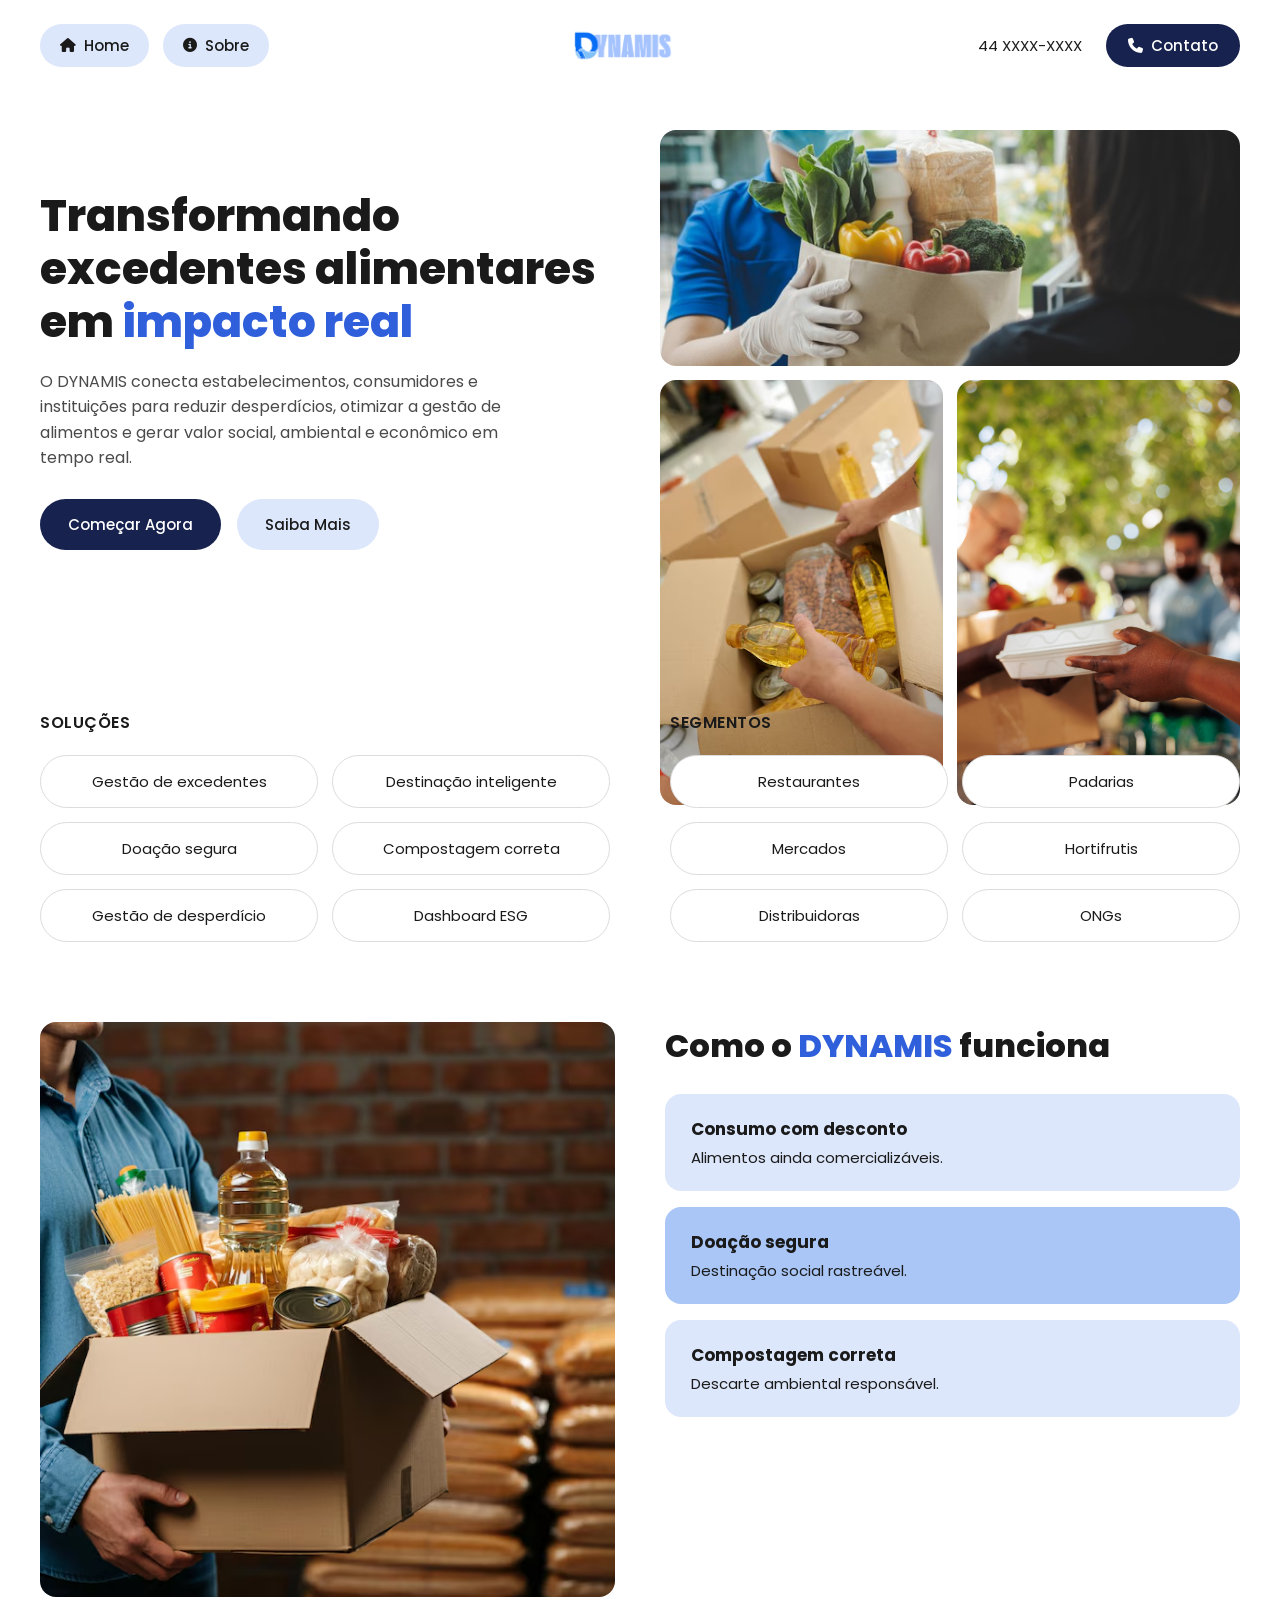
==== index.html @ 2d607a87 "commit front-end" ====
<!DOCTYPE html>
<html lang="pt-BR">
<head>
<meta charset="UTF-8">
<meta name="viewport" content="width=device-width, initial-scale=1.0">
<title>DYNAMIS - Transformando excedentes alimentares em impacto real</title>
<link rel="stylesheet" href="css/style.css">
<link rel="stylesheet" href="https://cdnjs.cloudflare.com/ajax/libs/font-awesome/6.5.1/css/all.min.css">
</head>
<body>

  <!-- ===================== HEADER ===================== -->
  <header class="site-header">
    <div class="header-left">
      <a href="index.html" class="nav-pill"><i class="fa-solid fa-house"></i> Home</a>
      <a href="sobre.html" class="nav-pill"><i class="fa-solid fa-circle-info"></i> Sobre</a>
    </div>

    <a href="index.html" class="logo-link">
      <!-- ALTERE O CAMINHO ABAIXO CASO O NOME DO ARQUIVO DA LOGO SEJA DIFERENTE -->
      <img src="img/logo.png" alt="DYNAMIS" class="logo">
    </a>

    <div class="header-right">
      <span class="phone">44 XXXX-XXXX</span>
      <a href="#contato" class="btn-contato"><i class="fa-solid fa-phone"></i> Contato</a>
    </div>
  </header>

  <!-- ===================== HERO ===================== -->
  <section class="hero">
    <div class="hero-text">
      <h1>Transformando excedentes alimentares em <span class="highlight">impacto real</span></h1>
      <p>O DYNAMIS conecta estabelecimentos, consumidores e instituições para reduzir desperdícios, otimizar a gestão de alimentos e gerar valor social, ambiental e econômico em tempo real.</p>
      <div class="hero-buttons">
        <a href="cadastro.html" class="btn btn-dark">Começar Agora</a>
        <a href="sobre.html" class="btn btn-light">Saiba Mais</a>
      </div>
    </div>

    <div class="hero-images">
      <!-- ALTERE OS CAMINHOS ABAIXO CASO OS NOMES DOS ARQUIVOS SEJAM DIFERENTES -->
      <img src="img/home-1.jpg" alt="Doação de alimentos" class="img-top">
      <img src="img/home-2.jpg" alt="Separação de alimentos" class="img-bottom-left">
      <img src="img/home-3.jpg" alt="Entrega de alimentos" class="img-bottom-right">
    </div>
  </section>

  <!-- ===================== SOLUÇÕES / SEGMENTOS ===================== -->
  <section class="tags-section">
    <div>
      <h2>SOLUÇÕES</h2>
      <div class="tag-grid">
        <div class="tag-pill">Gestão de excedentes</div>
        <div class="tag-pill">Destinação inteligente</div>
        <div class="tag-pill">Doação segura</div>
        <div class="tag-pill">Compostagem correta</div>
        <div class="tag-pill">Gestão de desperdício</div>
        <div class="tag-pill">Dashboard ESG</div>
      </div>
    </div>

    <div>
      <h2>SEGMENTOS</h2>
      <div class="tag-grid">
        <div class="tag-pill">Restaurantes</div>
        <div class="tag-pill">Padarias</div>
        <div class="tag-pill">Mercados</div>
        <div class="tag-pill">Hortifrutis</div>
        <div class="tag-pill">Distribuidoras</div>
        <div class="tag-pill">ONGs</div>
      </div>
    </div>
  </section>

  <!-- ===================== COMO O DYNAMIS FUNCIONA ===================== -->
  <section class="how-it-works">
    <!-- ALTERE O CAMINHO ABAIXO CASO O NOME DO ARQUIVO SEJA DIFERENTE -->
    <img src="img/como-funciona.jpg" alt="Como o DYNAMIS funciona">

    <div>
      <h2>Como o <span class="highlight">DYNAMIS</span> funciona</h2>

      <div class="how-card">
        <h3>Consumo com desconto</h3>
        <p>Alimentos ainda comercializáveis.</p>
      </div>

      <div class="how-card">
        <h3>Doação segura</h3>
        <p>Destinação social rastreável.</p>
      </div>

      <div class="how-card">
        <h3>Compostagem correta</h3>
        <p>Descarte ambiental responsável.</p>
      </div>
    </div>
  </section>

  <div id="contato"></div>

  <script src="js/script.js"></script>
</body>
</html>
---- css/style.css ----
/* ==========================================================
   DYNAMIS — style.css
   ========================================================== */

@import url('https://fonts.googleapis.com/css2?family=Poppins:wght@400;500;600;700;800&display=swap');

:root {
  --blue-primary: #2f5fdb;      /* azul principal (links, títulos, botões) */
  --blue-dark: #17224e;         /* azul marinho escuro (botão "Começar Agora") */
  --blue-light: #dde7fb;        /* azul bem claro (botão "Saiba Mais", fundos) */
  --blue-medium: #a9c6f7;       /* azul médio (cards) */
  --blue-pale: #DDE8FD;         /* azul pálido (fundo login/cadastro) */
  --text-dark: #1a1a1a;
  --text-gray: #4a4a4a;
  --white: #ffffff;
  --border-gray: #dcdcdc;
  --radius-lg: 30px;
  --radius-md: 16px;
  --radius-sm: 10px;
  --max-width: 1360px;
}

* {
  box-sizing: border-box;
  margin: 0;
  padding: 0;
}

body {
  font-family: 'Poppins', Arial, sans-serif;
  color: var(--text-dark);
  background: var(--white);
  -webkit-font-smoothing: antialiased;
}

a {
  text-decoration: none;
  color: inherit;
}

img {
  max-width: 100%;
  display: block;
}

ul {
  list-style: none;
}

.container {
  max-width: var(--max-width);
  margin: 0 auto;
  padding: 0 40px;
}

/* ==========================================================
   HEADER
   ========================================================== */

.site-header {
  display: flex;
  align-items: center;
  justify-content: space-between;
  padding: 22px 40px;
  max-width: var(--max-width);
  margin: 0 auto;
}

.header-left {
  display: flex;
  align-items: center;
  gap: 14px;
}

.nav-pill {
  display: flex;
  align-items: center;
  gap: 8px;
  background: var(--blue-light);
  color: var(--text-dark);
  padding: 10px 20px;
  border-radius: 30px;
  font-size: 15px;
  font-weight: 500;
  white-space: nowrap;
}

.nav-pill i {
  font-size: 14px;
}

.logo {
  height: 46px;
}

.logo-link {
  display: flex;
  align-items: center;
}

.header-right {
  display: flex;
  align-items: center;
  gap: 24px;
}

.phone {
  font-size: 15px;
  color: var(--text-dark);
  white-space: nowrap;
}

.btn-contato {
  display: flex;
  align-items: center;
  gap: 8px;
  background: var(--blue-dark);
  color: var(--white);
  padding: 10px 22px;
  border-radius: 30px;
  font-size: 15px;
  font-weight: 500;
  border: none;
  cursor: pointer;
  white-space: nowrap;
}

/* ==========================================================
   HERO / HOME
   ========================================================== */

.hero {
  display: grid;
  grid-template-columns: 1fr 1fr;
  gap: 40px;
  align-items: center;
  padding: 40px 40px 60px;
  max-width: var(--max-width);
  margin: 0 auto;
}

.hero-text h1 {
  font-size: 44px;
  font-weight: 800;
  line-height: 1.2;
  color: var(--text-dark);
  margin-bottom: 20px;
}

.hero-text h1 .highlight {
  color: var(--blue-primary);
}

.hero-text p {
  font-size: 16px;
  color: var(--text-gray);
  line-height: 1.6;
  max-width: 480px;
  margin-bottom: 28px;
}

.hero-buttons {
  display: flex;
  gap: 16px;
}

.btn {
  padding: 14px 28px;
  border-radius: 30px;
  font-size: 15px;
  font-weight: 500;
  border: none;
  cursor: pointer;
  display: inline-block;
}

.btn-dark {
  background: var(--blue-dark);
  color: var(--white);
}

.btn-light {
  background: var(--blue-light);
  color: var(--text-dark);
}

/* hero images grid */
.hero-images {
  display: grid;
  grid-template-columns: 1fr 1fr;
  grid-template-rows: 1fr 1fr;
  gap: 14px;
  height: 480px;
}

.hero-images img:first-child,
.hero-images .img-top {
  grid-column: 1 / 3;
  grid-row: 1 / 2;
  width: 100%;
  height: 100%;
  object-fit: cover;
  border-radius: var(--radius-md);
}

.hero-images .img-bottom-left,
.hero-images .img-bottom-right {
  width: 100%;
  height: 100%;
  object-fit: cover;
  border-radius: var(--radius-md);
}

/* ==========================================================
   SOLUÇÕES / SEGMENTOS
   ========================================================== */

.tags-section {
  display: grid;
  grid-template-columns: 1fr 1fr;
  gap: 60px;
  padding: 40px 40px 60px;
  max-width: var(--max-width);
  margin: 0 auto;
}

.tags-section h2 {
  font-size: 16px;
  font-weight: 600;
  letter-spacing: 0.5px;
  color: var(--text-dark);
  margin-bottom: 20px;
}

.tag-grid {
  display: grid;
  grid-template-columns: 1fr 1fr;
  gap: 14px;
}

.tag-pill {
  border: 1px solid var(--border-gray);
  border-radius: 30px;
  padding: 14px 20px;
  text-align: center;
  font-size: 15px;
  color: var(--text-dark);
  background: var(--white);
}

/* ==========================================================
   COMO O DYNAMIS FUNCIONA
   ========================================================== */

.how-it-works {
  display: grid;
  grid-template-columns: 1fr 1fr;
  gap: 50px;
  align-items: start;
  padding: 20px 40px 80px;
  max-width: var(--max-width);
  margin: 0 auto;
}

.how-it-works img {
  width: 100%;
  border-radius: var(--radius-md);
  object-fit: cover;
}

.how-it-works h2 {
  font-size: 32px;
  font-weight: 800;
  margin-bottom: 24px;
}

.how-it-works h2 .highlight {
  color: var(--blue-primary);
}

.how-card {
  border-radius: var(--radius-md);
  padding: 22px 26px;
  margin-bottom: 16px;
}

.how-card:nth-child(odd) {
  background: var(--blue-medium);
}

.how-card:nth-child(even) {
  background: var(--blue-light);
}

.how-card h3 {
  font-size: 17px;
  font-weight: 700;
  margin-bottom: 4px;
}

.how-card p {
  font-size: 15px;
  color: var(--text-dark);
}

/* ==========================================================
   SOBRE PAGE
   ========================================================== */

.sobre-hero {
  text-align: center;
  padding: 60px 40px 20px;
}

.sobre-hero .eyebrow {
  font-size: 15px;
  font-weight: 600;
  letter-spacing: 2px;
  color: var(--text-dark);
  margin-bottom: 10px;
}

.sobre-hero h1 {
  font-size: 46px;
  font-weight: 800;
  line-height: 1.2;
}

.sobre-hero h1 .highlight {
  color: var(--blue-primary);
}

.sobre-blocks {
  max-width: 1100px;
  margin: 50px auto 0;
  padding: 0 40px 80px;
  display: flex;
  flex-direction: column;
  gap: 20px;
}

.sobre-block {
  border-radius: var(--radius-md);
  padding: 40px 50px;
  text-align: center;
  font-size: 17px;
  line-height: 1.7;
  color: var(--text-dark);
}

.sobre-block:nth-child(odd) {
  background: var(--blue-medium);
}

.sobre-block:nth-child(even) {
  background: var(--blue-light);
}

/* ==========================================================
   AUTH PAGES (LOGIN / CADASTRO)
   ========================================================== */

.auth-body {
  min-height: 100vh;
  position: relative;
  overflow: hidden;
  background: var(--white);
}

.auth-bg-shape {
  position: absolute;
  top: 0;
  left: 0;
  width: 62%;
  height: 100%;
  background: var(--blue-pale);
  z-index: 0;
  clip-path: polygon(0 0, 100% 0, 78% 100%, 0% 100%);
}

.auth-home-icon {
  position: absolute;
  top: 30px;
  left: 40px;
  z-index: 3;
  font-size: 22px;
  color: var(--text-dark);
}

.auth-logo {
  position: absolute;
  top: 24px;
  left: 50%;
  transform: translateX(-50%);
  z-index: 3;
  height: 56px;
}

.auth-illustration {
  position: absolute;
  left: 30px;
  bottom: 40px;
  width: 42%;
  max-width: 640px;
  z-index: 1;
}

.auth-illustration img {
  width: 100%;
}

.auth-wrapper {
  position: relative;
  z-index: 2;
  display: flex;
  justify-content: flex-end;
  align-items: center;
  min-height: 100vh;
  padding: 40px 80px;
}

.auth-card {
  background: var(--white);
  border: 1px solid var(--border-gray);
  border-radius: var(--radius-lg);
  width: 100%;
  max-width: 570px;
  padding: 60px 70px;
}

.auth-card h1 {
  text-align: center;
  font-size: 38px;
  font-weight: 800;
  color: var(--text-dark);
  margin-bottom: 40px;
}

.form-group {
  margin-bottom: 22px;
}

.form-group label {
  display: block;
  font-size: 15px;
  color: var(--text-dark);
  margin-bottom: 8px;
}

.form-group input {
  width: 100%;
  border: 1px solid var(--border-gray);
  border-radius: var(--radius-sm);
  padding: 14px 18px;
  font-size: 15px;
  background: var(--white);
  font-family: inherit;
}

.form-group input:focus {
  outline: none;
  border-color: var(--blue-primary);
}

.btn-auth {
  width: 100%;
  background: var(--blue-primary);
  color: var(--white);
  border: none;
  border-radius: var(--radius-sm);
  padding: 16px;
  font-size: 17px;
  font-weight: 500;
  cursor: pointer;
  margin-top: 10px;
}

.auth-link {
  text-align: center;
  font-size: 14px;
  color: var(--text-dark);
  margin-top: 18px;
}

.auth-link a {
  color: var(--blue-primary);
  text-decoration: underline;
}

/* ==========================================================
   RESPONSIVE
   ========================================================== */

@media (max-width: 1024px) {
  .hero,
  .tags-section,
  .how-it-works {
    grid-template-columns: 1fr;
  }

  .hero-images {
    height: 380px;
  }

  .auth-illustration {
    display: none;
  }

  .auth-bg-shape {
    width: 100%;
    clip-path: none;
  }

  .auth-wrapper {
    justify-content: center;
    padding: 100px 20px 40px;
  }

  .auth-card {
    padding: 40px 30px;
  }
}

@media (max-width: 768px) {
  .site-header {
    flex-wrap: wrap;
    gap: 14px;
    justify-content: center;
    padding: 18px 20px;
  }

  .header-left,
  .header-right {
    order: 2;
  }

  .logo-link {
    order: 1;
    width: 100%;
    justify-content: center;
  }

  .phone {
    display: none;
  }

  .hero {
    padding: 30px 20px 40px;
  }

  .hero-text h1 {
    font-size: 32px;
  }

  .hero-buttons {
    flex-direction: column;
  }

  .tags-section {
    padding: 20px 20px 40px;
    gap: 30px;
  }

  .tag-grid {
    grid-template-columns: 1fr 1fr;
  }

  .how-it-works {
    padding: 20px 20px 50px;
  }

  .sobre-hero h1 {
    font-size: 32px;
  }

  .sobre-blocks {
    padding: 0 20px 50px;
  }

  .sobre-block {
    padding: 26px 24px;
  }

  .auth-card h1 {
    font-size: 30px;
  }

  .auth-card {
    padding: 34px 22px;
  }
}
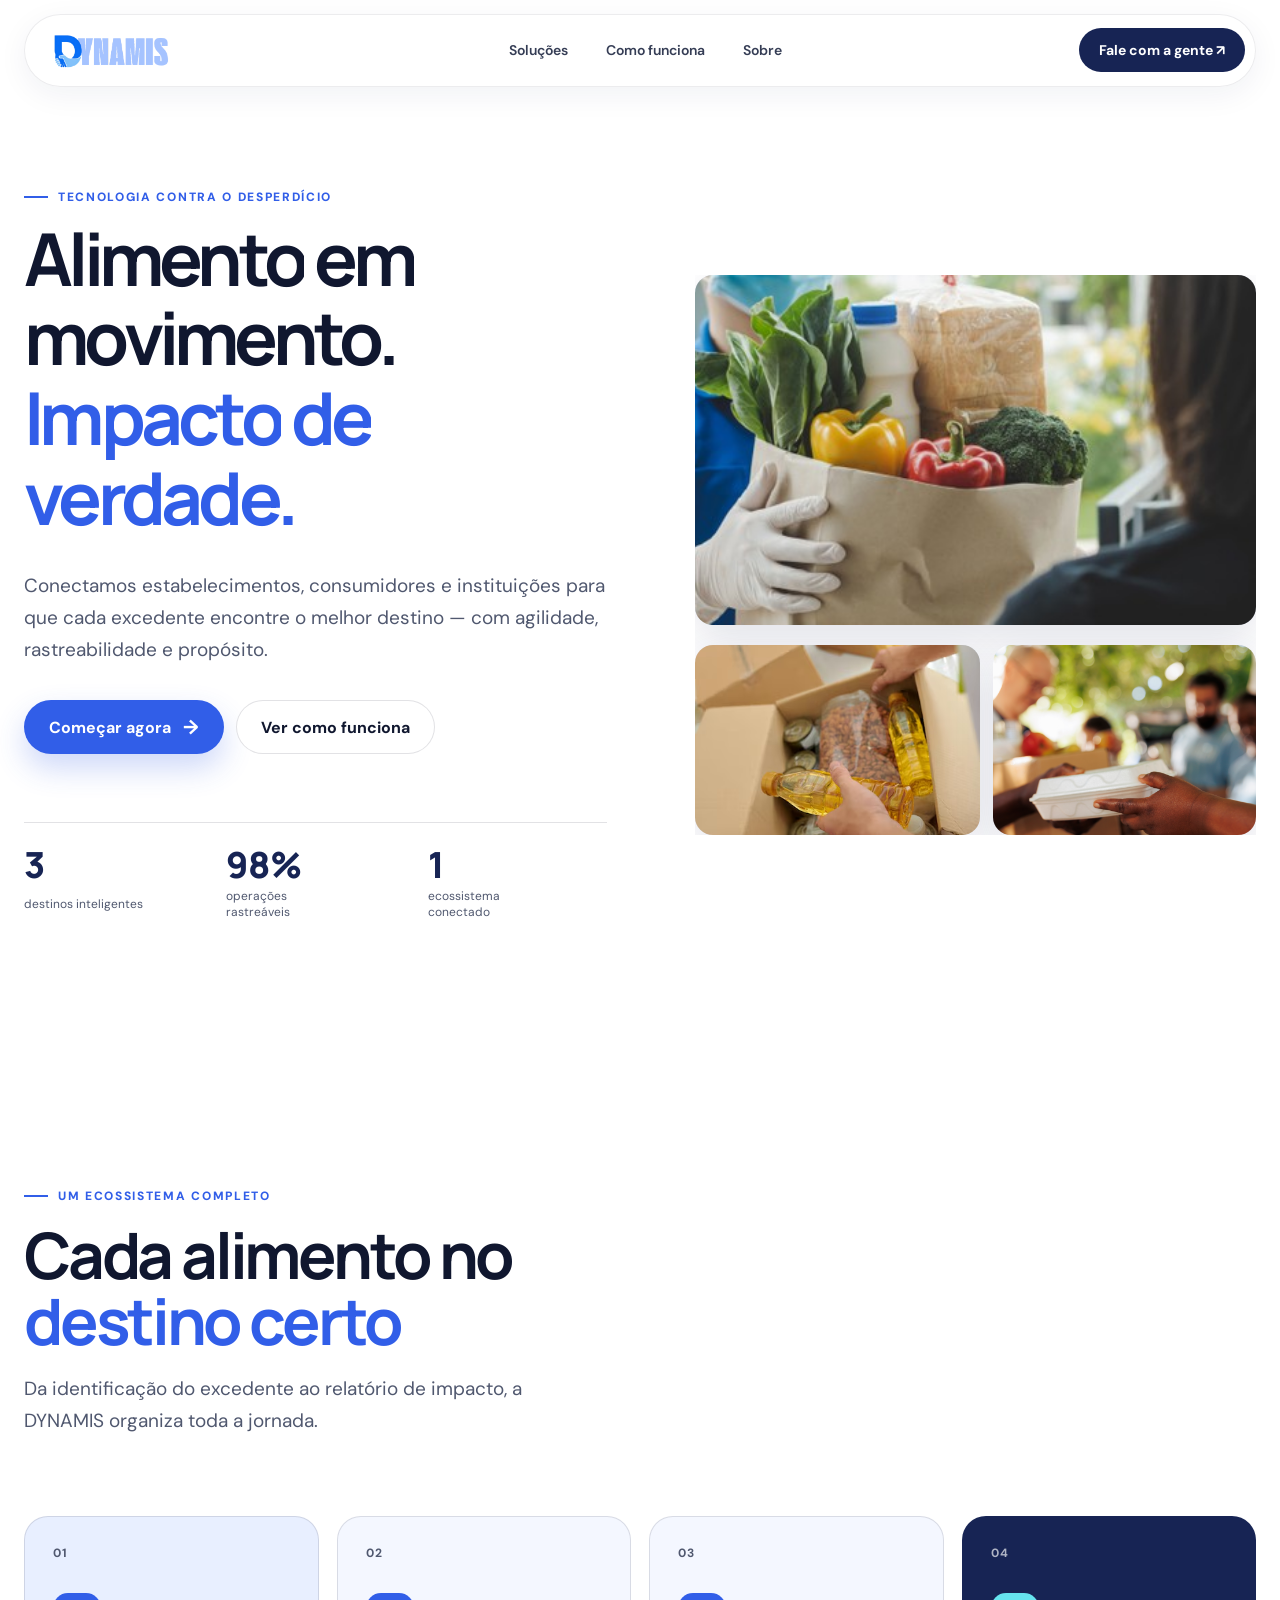
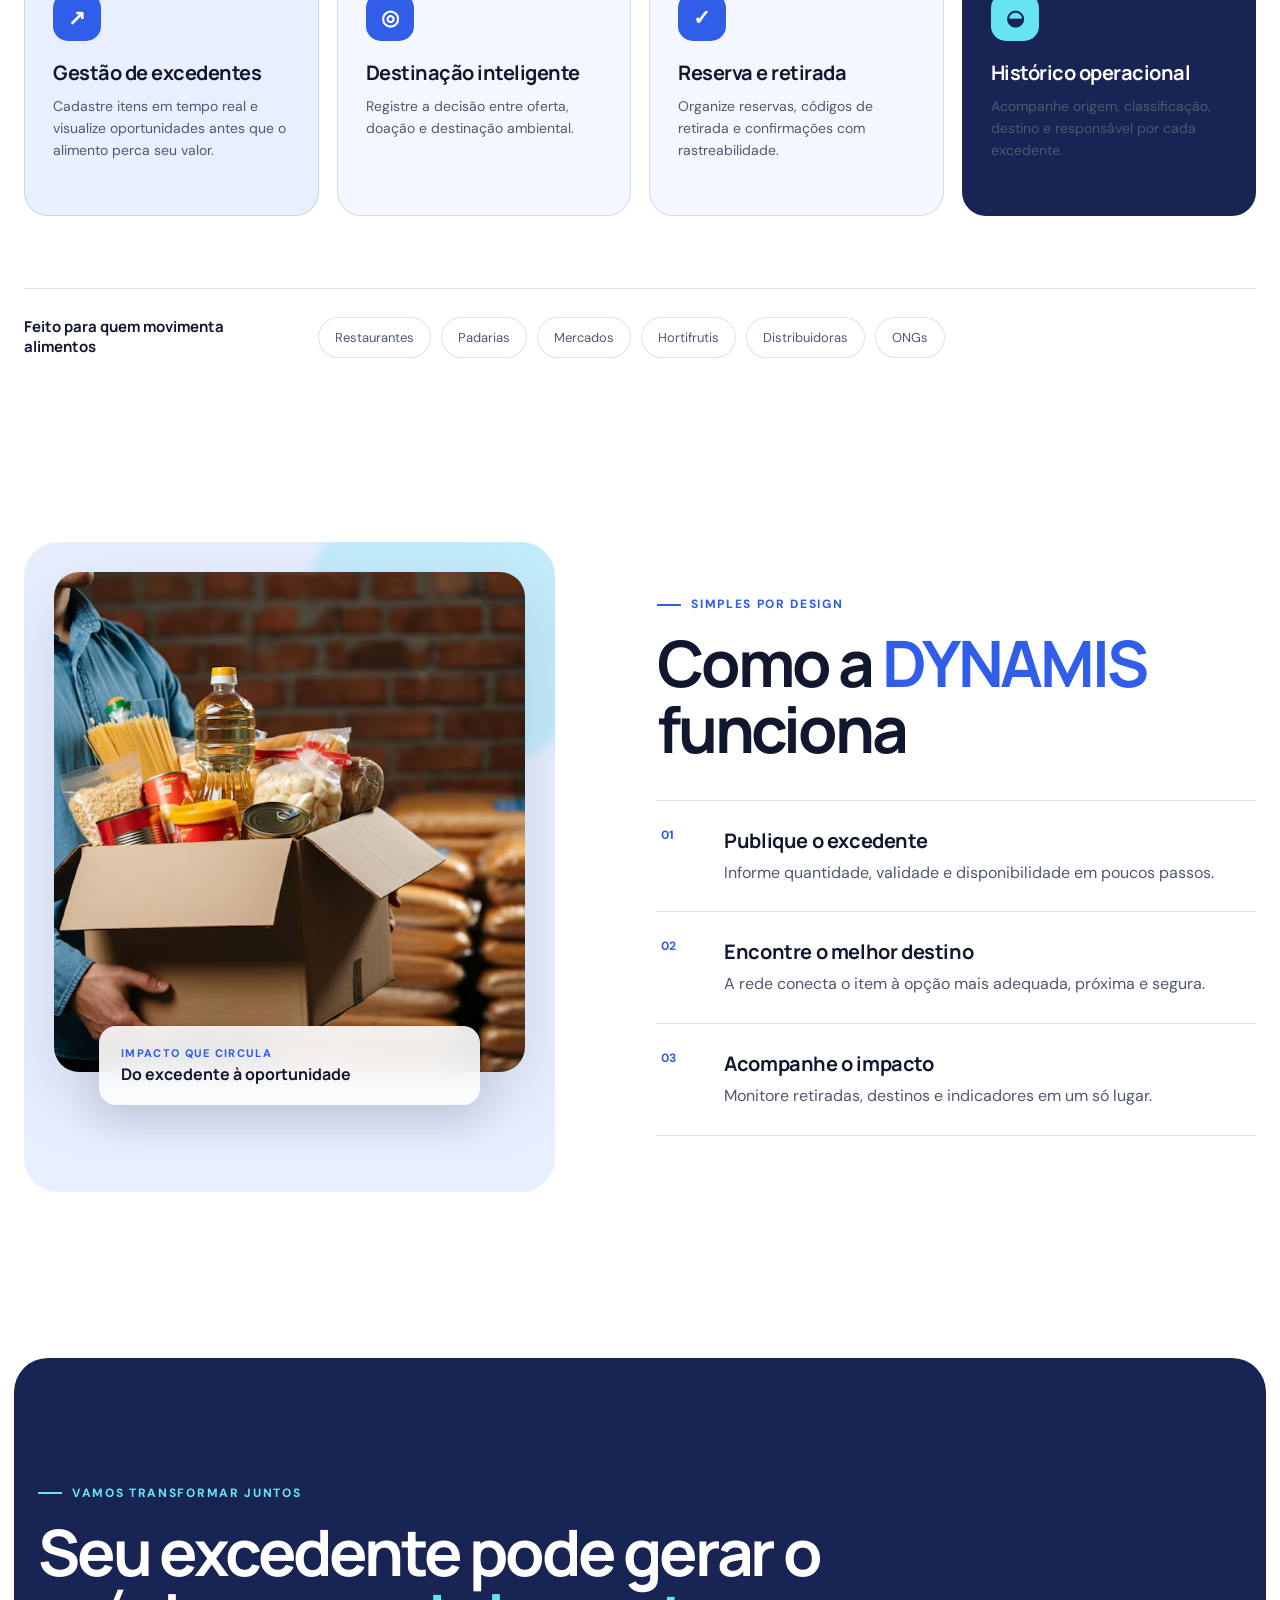
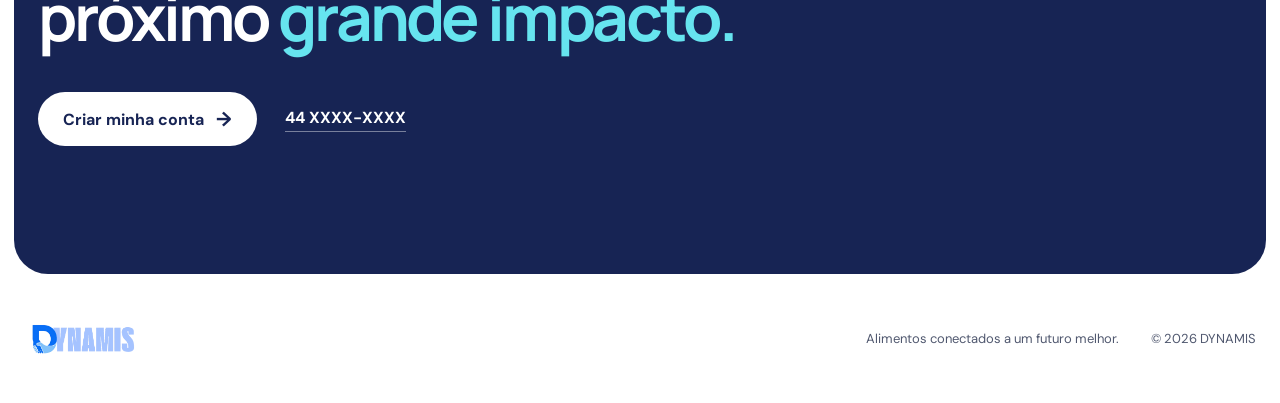
==== commit a5d345b0: "projeto" ====
--- a/index.html
+++ b/index.html
@@ -1,105 +1,91 @@
 <!DOCTYPE html>
 <html lang="pt-BR">
 <head>
-<meta charset="UTF-8">
-<meta name="viewport" content="width=device-width, initial-scale=1.0">
-<title>DYNAMIS - Transformando excedentes alimentares em impacto real</title>
-<link rel="stylesheet" href="css/style.css">
-<link rel="stylesheet" href="https://cdnjs.cloudflare.com/ajax/libs/font-awesome/6.5.1/css/all.min.css">
+  <meta charset="UTF-8">
+  <meta name="viewport" content="width=device-width, initial-scale=1.0">
+  <meta name="description" content="DYNAMIS conecta excedentes alimentares a consumidores, instituições e destinos sustentáveis.">
+  <title>DYNAMIS — Alimento em movimento, impacto de verdade</title>
+  <link rel="stylesheet" href="css/style.css">
 </head>
-<body>
-
-  <!-- ===================== HEADER ===================== -->
-  <header class="site-header">
-    <div class="header-left">
-      <a href="index.html" class="nav-pill"><i class="fa-solid fa-house"></i> Home</a>
-      <a href="sobre.html" class="nav-pill"><i class="fa-solid fa-circle-info"></i> Sobre</a>
-    </div>
-
-    <a href="index.html" class="logo-link">
-      <!-- ALTERE O CAMINHO ABAIXO CASO O NOME DO ARQUIVO DA LOGO SEJA DIFERENTE -->
-      <img src="img/logo.png" alt="DYNAMIS" class="logo">
-    </a>
-
-    <div class="header-right">
-      <span class="phone">44 XXXX-XXXX</span>
-      <a href="#contato" class="btn-contato"><i class="fa-solid fa-phone"></i> Contato</a>
+<body class="page-home">
+  <header class="site-header" data-header>
+    <div class="nav-shell">
+      <a href="index.html" class="brand" aria-label="DYNAMIS — página inicial"><img src="img/logo.png" alt="DYNAMIS"></a>
+      <button class="menu-toggle" type="button" aria-label="Abrir menu" aria-expanded="false" aria-controls="site-nav"><span></span><span></span><span></span></button>
+      <nav class="site-nav" id="site-nav" aria-label="Navegação principal">
+        <a href="#solucoes">Soluções</a><a href="#como-funciona">Como funciona</a><a href="sobre.html">Sobre</a>
+      </nav>
+      <a href="#contato" class="header-cta">Fale com a gente <span aria-hidden="true">↗</span></a>
     </div>
   </header>
 
-  <!-- ===================== HERO ===================== -->
-  <section class="hero">
-    <div class="hero-text">
-      <h1>Transformando excedentes alimentares em <span class="highlight">impacto real</span></h1>
-      <p>O DYNAMIS conecta estabelecimentos, consumidores e instituições para reduzir desperdícios, otimizar a gestão de alimentos e gerar valor social, ambiental e econômico em tempo real.</p>
-      <div class="hero-buttons">
-        <a href="cadastro.html" class="btn btn-dark">Começar Agora</a>
-        <a href="sobre.html" class="btn btn-light">Saiba Mais</a>
-      </div>
-    </div>
-
-    <div class="hero-images">
-      <!-- ALTERE OS CAMINHOS ABAIXO CASO OS NOMES DOS ARQUIVOS SEJAM DIFERENTES -->
-      <img src="img/home-1.jpg" alt="Doação de alimentos" class="img-top">
-      <img src="img/home-2.jpg" alt="Separação de alimentos" class="img-bottom-left">
-      <img src="img/home-3.jpg" alt="Entrega de alimentos" class="img-bottom-right">
-    </div>
-  </section>
-
-  <!-- ===================== SOLUÇÕES / SEGMENTOS ===================== -->
-  <section class="tags-section">
-    <div>
-      <h2>SOLUÇÕES</h2>
-      <div class="tag-grid">
-        <div class="tag-pill">Gestão de excedentes</div>
-        <div class="tag-pill">Destinação inteligente</div>
-        <div class="tag-pill">Doação segura</div>
-        <div class="tag-pill">Compostagem correta</div>
-        <div class="tag-pill">Gestão de desperdício</div>
-        <div class="tag-pill">Dashboard ESG</div>
-      </div>
-    </div>
-
-    <div>
-      <h2>SEGMENTOS</h2>
-      <div class="tag-grid">
-        <div class="tag-pill">Restaurantes</div>
-        <div class="tag-pill">Padarias</div>
-        <div class="tag-pill">Mercados</div>
-        <div class="tag-pill">Hortifrutis</div>
-        <div class="tag-pill">Distribuidoras</div>
-        <div class="tag-pill">ONGs</div>
-      </div>
-    </div>
-  </section>
-
-  <!-- ===================== COMO O DYNAMIS FUNCIONA ===================== -->
-  <section class="how-it-works">
-    <!-- ALTERE O CAMINHO ABAIXO CASO O NOME DO ARQUIVO SEJA DIFERENTE -->
-    <img src="img/como-funciona.jpg" alt="Como o DYNAMIS funciona">
-
-    <div>
-      <h2>Como o <span class="highlight">DYNAMIS</span> funciona</h2>
-
-      <div class="how-card">
-        <h3>Consumo com desconto</h3>
-        <p>Alimentos ainda comercializáveis.</p>
+  <main>
+    <section class="hero section-shell" aria-labelledby="hero-title">
+      <div class="hero-copy">
+        <p class="eyebrow" data-reveal><span></span> Tecnologia contra o desperdício</p>
+        <h1 id="hero-title" data-split>Alimento em movimento. <em>Impacto de verdade.</em></h1>
+        <p class="hero-description" data-reveal>Conectamos estabelecimentos, consumidores e instituições para que cada excedente encontre o melhor destino — com agilidade, rastreabilidade e propósito.</p>
+        <div class="hero-actions" data-reveal>
+          <a href="cadastro.html" class="button button-primary">Começar agora <span aria-hidden="true">→</span></a>
+          <a href="#como-funciona" class="button button-secondary">Ver como funciona</a>
+        </div>
+        <div class="hero-stats" data-reveal>
+          <div><strong data-count="3">0</strong><span>destinos inteligentes</span></div>
+          <div><strong data-count="100" data-suffix="%">0</strong><span>operações rastreáveis</span></div>
+          <div><strong data-count="1">0</strong><span>ecossistema conectado</span></div>
+        </div>
       </div>
 
-      <div class="how-card">
-        <h3>Doação segura</h3>
-        <p>Destinação social rastreável.</p>
+      <div class="hero-visual" data-reveal aria-label="Rede DYNAMIS em ação">
+        <figure class="photo-card photo-main"><div class="photo-clip"><img src="img/home-1.jpg" alt="Alimentos sendo separados para doação"></div></figure>
+        <figure class="photo-card photo-left"><div class="photo-clip"><img src="img/home-2.jpg" alt="Organização de alimentos excedentes"></div></figure>
+        <figure class="photo-card photo-right"><div class="photo-clip"><img src="img/home-3.jpg" alt="Entrega responsável de alimentos"></div></figure>
       </div>
+    </section>
 
-      <div class="how-card">
-        <h3>Compostagem correta</h3>
-        <p>Descarte ambiental responsável.</p>
+    <section class="solutions section-shell" id="solucoes">
+      <div class="section-heading" data-reveal>
+        <p class="eyebrow"><span></span> Um ecossistema completo</p>
+        <h2>Cada alimento no <em>destino certo</em></h2>
+        <p>Da identificação do excedente ao relatório de impacto, a DYNAMIS organiza toda a jornada.</p>
       </div>
-    </div>
-  </section>
+      <div class="solution-grid">
+        <article class="solution-card card-featured" data-reveal><span class="card-number">01</span><div class="card-icon">↗</div><h3>Gestão de excedentes</h3><p>Cadastre itens em tempo real e visualize oportunidades antes que o alimento perca seu valor.</p></article>
+        <article class="solution-card" data-reveal><span class="card-number">02</span><div class="card-icon">◎</div><h3>Destinação inteligente</h3><p>Registre a decisão entre oferta, doação e destinação ambiental.</p></article>
+        <article class="solution-card" data-reveal><span class="card-number">03</span><div class="card-icon">✓</div><h3>Reserva e retirada</h3><p>Organize reservas, códigos de retirada e confirmações com rastreabilidade.</p></article>
+        <article class="solution-card card-dark" data-reveal><span class="card-number">04</span><div class="card-icon">◒</div><h3>Histórico operacional</h3><p>Acompanhe origem, classificação, destino e responsável por cada excedente.</p></article>
+      </div>
+      <div class="segments" data-reveal>
+        <p>Feito para quem movimenta alimentos</p>
+        <div class="segment-list"><span>Restaurantes</span><span>Padarias</span><span>Mercados</span><span>Hortifrutis</span><span>Distribuidoras</span><span>ONGs</span></div>
+      </div>
+    </section>
 
-  <div id="contato"></div>
+    <section class="process section-shell" id="como-funciona">
+      <div class="process-media" data-reveal>
+        <div class="process-image"><img src="img/como-funciona.jpg" alt="Equipe organizando a destinação de alimentos"></div>
+        <div class="image-caption"><span>Impacto que circula</span><strong>Do excedente à oportunidade</strong></div>
+      </div>
+      <div class="process-copy">
+        <div class="section-heading" data-reveal><p class="eyebrow"><span></span> Simples por design</p><h2>Como a <em>DYNAMIS</em> funciona</h2></div>
+        <div class="process-list">
+          <article data-reveal><span>01</span><div><h3>Publique o excedente</h3><p>Informe quantidade, validade e disponibilidade em poucos passos.</p></div></article>
+          <article data-reveal><span>02</span><div><h3>Encontre o melhor destino</h3><p>A rede conecta o item à opção mais adequada, próxima e segura.</p></div></article>
+          <article data-reveal><span>03</span><div><h3>Acompanhe o impacto</h3><p>Monitore retiradas, destinos e indicadores em um só lugar.</p></div></article>
+        </div>
+      </div>
+    </section>
 
+    <section class="contact-section" id="contato">
+      <div class="contact-inner section-shell" data-reveal>
+        <p class="eyebrow light"><span></span> Vamos transformar juntos</p>
+        <h2>Seu excedente pode gerar o próximo <em>grande impacto.</em></h2>
+        <div class="contact-actions"><a href="cadastro.html" class="button button-white">Criar minha conta <span aria-hidden="true">→</span></a><a href="tel:+554400000000" class="contact-phone">44 XXXX-XXXX</a></div>
+      </div>
+    </section>
+  </main>
+
+  <footer class="site-footer section-shell"><a href="index.html" class="brand"><img src="img/logo.png" alt="DYNAMIS"></a><p>Alimentos conectados a um futuro melhor.</p><p>© 2026 DYNAMIS</p></footer>
   <script src="js/script.js"></script>
 </body>
 </html>
--- a/css/style.css
+++ b/css/style.css
@@ -1,591 +1,276 @@
-/* ==========================================================
-   DYNAMIS — style.css
-   ========================================================== */
-
-@import url('https://fonts.googleapis.com/css2?family=Poppins:wght@400;500;600;700;800&display=swap');
+@import url('https://fonts.googleapis.com/css2?family=DM+Sans:wght@400;500;600;700&family=Manrope:wght@500;600;700;800&display=swap');
 
 :root {
-  --blue-primary: #2f5fdb;      /* azul principal (links, títulos, botões) */
-  --blue-dark: #17224e;         /* azul marinho escuro (botão "Começar Agora") */
-  --blue-light: #dde7fb;        /* azul bem claro (botão "Saiba Mais", fundos) */
-  --blue-medium: #a9c6f7;       /* azul médio (cards) */
-  --blue-pale: #DDE8FD;         /* azul pálido (fundo login/cadastro) */
-  --text-dark: #1a1a1a;
-  --text-gray: #4a4a4a;
-  --white: #ffffff;
-  --border-gray: #dcdcdc;
-  --radius-lg: 30px;
-  --radius-md: 16px;
-  --radius-sm: 10px;
-  --max-width: 1360px;
-}
-
-* {
-  box-sizing: border-box;
-  margin: 0;
-  padding: 0;
-}
-
-body {
-  font-family: 'Poppins', Arial, sans-serif;
-  color: var(--text-dark);
-  background: var(--white);
-  -webkit-font-smoothing: antialiased;
-}
-
-a {
-  text-decoration: none;
-  color: inherit;
-}
-
-img {
-  max-width: 100%;
-  display: block;
-}
-
-ul {
-  list-style: none;
-}
-
-.container {
-  max-width: var(--max-width);
-  margin: 0 auto;
-  padding: 0 40px;
-}
-
-/* ==========================================================
-   HEADER
-   ========================================================== */
-
-.site-header {
-  display: flex;
-  align-items: center;
-  justify-content: space-between;
-  padding: 22px 40px;
-  max-width: var(--max-width);
-  margin: 0 auto;
-}
-
-.header-left {
-  display: flex;
-  align-items: center;
-  gap: 14px;
-}
-
-.nav-pill {
-  display: flex;
-  align-items: center;
-  gap: 8px;
-  background: var(--blue-light);
-  color: var(--text-dark);
-  padding: 10px 20px;
-  border-radius: 30px;
-  font-size: 15px;
-  font-weight: 500;
-  white-space: nowrap;
-}
-
-.nav-pill i {
-  font-size: 14px;
-}
-
-.logo {
-  height: 46px;
-}
-
-.logo-link {
-  display: flex;
-  align-items: center;
-}
-
-.header-right {
-  display: flex;
-  align-items: center;
-  gap: 24px;
-}
-
-.phone {
-  font-size: 15px;
-  color: var(--text-dark);
-  white-space: nowrap;
-}
-
-.btn-contato {
-  display: flex;
-  align-items: center;
-  gap: 8px;
-  background: var(--blue-dark);
-  color: var(--white);
-  padding: 10px 22px;
-  border-radius: 30px;
-  font-size: 15px;
-  font-weight: 500;
-  border: none;
-  cursor: pointer;
-  white-space: nowrap;
-}
-
-/* ==========================================================
-   HERO / HOME
-   ========================================================== */
-
-.hero {
-  display: grid;
-  grid-template-columns: 1fr 1fr;
-  gap: 40px;
-  align-items: center;
-  padding: 40px 40px 60px;
-  max-width: var(--max-width);
-  margin: 0 auto;
-}
-
-.hero-text h1 {
-  font-size: 44px;
-  font-weight: 800;
-  line-height: 1.2;
-  color: var(--text-dark);
-  margin-bottom: 20px;
-}
-
-.hero-text h1 .highlight {
-  color: var(--blue-primary);
-}
-
-.hero-text p {
-  font-size: 16px;
-  color: var(--text-gray);
-  line-height: 1.6;
-  max-width: 480px;
-  margin-bottom: 28px;
-}
-
-.hero-buttons {
-  display: flex;
-  gap: 16px;
-}
-
-.btn {
-  padding: 14px 28px;
-  border-radius: 30px;
-  font-size: 15px;
-  font-weight: 500;
-  border: none;
-  cursor: pointer;
-  display: inline-block;
-}
-
-.btn-dark {
-  background: var(--blue-dark);
-  color: var(--white);
-}
-
-.btn-light {
-  background: var(--blue-light);
-  color: var(--text-dark);
-}
-
-/* hero images grid */
-.hero-images {
-  display: grid;
-  grid-template-columns: 1fr 1fr;
-  grid-template-rows: 1fr 1fr;
-  gap: 14px;
-  height: 480px;
-}
-
-.hero-images img:first-child,
-.hero-images .img-top {
-  grid-column: 1 / 3;
-  grid-row: 1 / 2;
-  width: 100%;
-  height: 100%;
-  object-fit: cover;
-  border-radius: var(--radius-md);
-}
-
-.hero-images .img-bottom-left,
-.hero-images .img-bottom-right {
-  width: 100%;
-  height: 100%;
-  object-fit: cover;
-  border-radius: var(--radius-md);
-}
-
-/* ==========================================================
-   SOLUÇÕES / SEGMENTOS
-   ========================================================== */
-
-.tags-section {
-  display: grid;
-  grid-template-columns: 1fr 1fr;
-  gap: 60px;
-  padding: 40px 40px 60px;
-  max-width: var(--max-width);
-  margin: 0 auto;
-}
-
-.tags-section h2 {
-  font-size: 16px;
-  font-weight: 600;
-  letter-spacing: 0.5px;
-  color: var(--text-dark);
-  margin-bottom: 20px;
-}
-
-.tag-grid {
-  display: grid;
-  grid-template-columns: 1fr 1fr;
-  gap: 14px;
-}
-
-.tag-pill {
-  border: 1px solid var(--border-gray);
-  border-radius: 30px;
-  padding: 14px 20px;
-  text-align: center;
-  font-size: 15px;
-  color: var(--text-dark);
-  background: var(--white);
-}
-
-/* ==========================================================
-   COMO O DYNAMIS FUNCIONA
-   ========================================================== */
-
-.how-it-works {
-  display: grid;
-  grid-template-columns: 1fr 1fr;
-  gap: 50px;
-  align-items: start;
-  padding: 20px 40px 80px;
-  max-width: var(--max-width);
-  margin: 0 auto;
-}
-
-.how-it-works img {
-  width: 100%;
-  border-radius: var(--radius-md);
-  object-fit: cover;
-}
-
-.how-it-works h2 {
-  font-size: 32px;
-  font-weight: 800;
-  margin-bottom: 24px;
-}
-
-.how-it-works h2 .highlight {
-  color: var(--blue-primary);
-}
-
-.how-card {
-  border-radius: var(--radius-md);
-  padding: 22px 26px;
-  margin-bottom: 16px;
-}
-
-.how-card:nth-child(odd) {
-  background: var(--blue-medium);
-}
-
-.how-card:nth-child(even) {
-  background: var(--blue-light);
-}
-
-.how-card h3 {
-  font-size: 17px;
-  font-weight: 700;
-  margin-bottom: 4px;
-}
-
-.how-card p {
-  font-size: 15px;
-  color: var(--text-dark);
-}
-
-/* ==========================================================
-   SOBRE PAGE
-   ========================================================== */
-
-.sobre-hero {
-  text-align: center;
-  padding: 60px 40px 20px;
-}
-
-.sobre-hero .eyebrow {
-  font-size: 15px;
-  font-weight: 600;
-  letter-spacing: 2px;
-  color: var(--text-dark);
-  margin-bottom: 10px;
-}
-
-.sobre-hero h1 {
-  font-size: 46px;
-  font-weight: 800;
-  line-height: 1.2;
-}
-
-.sobre-hero h1 .highlight {
-  color: var(--blue-primary);
-}
-
-.sobre-blocks {
-  max-width: 1100px;
-  margin: 50px auto 0;
-  padding: 0 40px 80px;
-  display: flex;
-  flex-direction: column;
-  gap: 20px;
-}
-
-.sobre-block {
-  border-radius: var(--radius-md);
-  padding: 40px 50px;
-  text-align: center;
-  font-size: 17px;
-  line-height: 1.7;
-  color: var(--text-dark);
-}
-
-.sobre-block:nth-child(odd) {
-  background: var(--blue-medium);
-}
-
-.sobre-block:nth-child(even) {
-  background: var(--blue-light);
-}
-
-/* ==========================================================
-   AUTH PAGES (LOGIN / CADASTRO)
-   ========================================================== */
-
-.auth-body {
-  min-height: 100vh;
-  position: relative;
-  overflow: hidden;
-  background: var(--white);
-}
-
-.auth-bg-shape {
-  position: absolute;
-  top: 0;
-  left: 0;
-  width: 62%;
-  height: 100%;
-  background: var(--blue-pale);
-  z-index: 0;
-  clip-path: polygon(0 0, 100% 0, 78% 100%, 0% 100%);
-}
-
-.auth-home-icon {
-  position: absolute;
-  top: 30px;
-  left: 40px;
-  z-index: 3;
-  font-size: 22px;
-  color: var(--text-dark);
-}
-
-.auth-logo {
-  position: absolute;
-  top: 24px;
-  left: 50%;
-  transform: translateX(-50%);
-  z-index: 3;
-  height: 56px;
-}
-
-.auth-illustration {
-  position: absolute;
-  left: 30px;
-  bottom: 40px;
-  width: 42%;
-  max-width: 640px;
-  z-index: 1;
-}
-
-.auth-illustration img {
-  width: 100%;
-}
-
-.auth-wrapper {
-  position: relative;
-  z-index: 2;
-  display: flex;
-  justify-content: flex-end;
-  align-items: center;
-  min-height: 100vh;
-  padding: 40px 80px;
-}
-
-.auth-card {
-  background: var(--white);
-  border: 1px solid var(--border-gray);
-  border-radius: var(--radius-lg);
-  width: 100%;
-  max-width: 570px;
-  padding: 60px 70px;
-}
-
-.auth-card h1 {
-  text-align: center;
-  font-size: 38px;
-  font-weight: 800;
-  color: var(--text-dark);
-  margin-bottom: 40px;
-}
-
-.form-group {
-  margin-bottom: 22px;
-}
-
-.form-group label {
-  display: block;
-  font-size: 15px;
-  color: var(--text-dark);
-  margin-bottom: 8px;
-}
-
-.form-group input {
-  width: 100%;
-  border: 1px solid var(--border-gray);
-  border-radius: var(--radius-sm);
-  padding: 14px 18px;
-  font-size: 15px;
-  background: var(--white);
-  font-family: inherit;
-}
-
-.form-group input:focus {
-  outline: none;
-  border-color: var(--blue-primary);
-}
-
-.btn-auth {
-  width: 100%;
-  background: var(--blue-primary);
-  color: var(--white);
-  border: none;
-  border-radius: var(--radius-sm);
-  padding: 16px;
-  font-size: 17px;
-  font-weight: 500;
-  cursor: pointer;
-  margin-top: 10px;
-}
-
-.auth-link {
-  text-align: center;
-  font-size: 14px;
-  color: var(--text-dark);
-  margin-top: 18px;
-}
-
-.auth-link a {
-  color: var(--blue-primary);
-  text-decoration: underline;
-}
-
-/* ==========================================================
-   RESPONSIVE
-   ========================================================== */
-
-@media (max-width: 1024px) {
-  .hero,
-  .tags-section,
-  .how-it-works {
-    grid-template-columns: 1fr;
-  }
-
-  .hero-images {
-    height: 380px;
-  }
-
-  .auth-illustration {
-    display: none;
-  }
-
-  .auth-bg-shape {
-    width: 100%;
-    clip-path: none;
-  }
-
-  .auth-wrapper {
-    justify-content: center;
-    padding: 100px 20px 40px;
-  }
-
-  .auth-card {
-    padding: 40px 30px;
-  }
-}
-
-@media (max-width: 768px) {
-  .site-header {
-    flex-wrap: wrap;
-    gap: 14px;
-    justify-content: center;
-    padding: 18px 20px;
-  }
-
-  .header-left,
-  .header-right {
-    order: 2;
-  }
-
-  .logo-link {
-    order: 1;
-    width: 100%;
-    justify-content: center;
-  }
-
-  .phone {
-    display: none;
-  }
-
-  .hero {
-    padding: 30px 20px 40px;
-  }
-
-  .hero-text h1 {
-    font-size: 32px;
-  }
-
-  .hero-buttons {
-    flex-direction: column;
-  }
-
-  .tags-section {
-    padding: 20px 20px 40px;
-    gap: 30px;
-  }
-
-  .tag-grid {
-    grid-template-columns: 1fr 1fr;
-  }
-
-  .how-it-works {
-    padding: 20px 20px 50px;
-  }
-
-  .sobre-hero h1 {
-    font-size: 32px;
-  }
-
-  .sobre-blocks {
-    padding: 0 20px 50px;
-  }
-
-  .sobre-block {
-    padding: 26px 24px;
-  }
-
-  .auth-card h1 {
-    font-size: 30px;
-  }
-
-  .auth-card {
-    padding: 34px 22px;
-  }
-}
+  --ink: #10172f;
+  --ink-soft: #50586f;
+  --blue: #315ee8;
+  --blue-deep: #172454;
+  --blue-soft: #e8efff;
+  --blue-pale: #f4f7ff;
+  --cyan: #66e4ef;
+  --lime: #caff74;
+  --white: #fff;
+  --line: rgba(16, 23, 47, .12);
+  --shadow: 0 24px 70px rgba(23, 36, 84, .14);
+  --radius-xl: 34px;
+  --radius-lg: 24px;
+  --radius-md: 17px;
+  --shell: 1240px;
+  --ease: cubic-bezier(.22, 1, .36, 1);
+}
+
+*, *::before, *::after { box-sizing: border-box; }
+html { scroll-behavior: smooth; scroll-padding-top: 96px; }
+body { margin: 0; color: var(--ink); background: var(--white); font-family: 'DM Sans', Arial, sans-serif; overflow-x: clip; -webkit-font-smoothing: antialiased; }
+body.menu-open { overflow: hidden; }
+img { display: block; max-width: 100%; }
+a { color: inherit; text-decoration: none; }
+button, input { font: inherit; }
+button { color: inherit; }
+h1, h2, h3, p { margin: 0; }
+h1, h2, h3 { font-family: 'Manrope', 'DM Sans', sans-serif; }
+.section-shell { width: min(calc(100% - 48px), var(--shell)); margin-inline: auto; }
+
+/* Navigation */
+.site-header { position: sticky; top: 0; z-index: 100; padding: 14px 0; transition: padding .35s var(--ease), background .35s ease, box-shadow .35s ease; }
+.site-header.is-scrolled { padding: 8px 0; background: rgba(255,255,255,.86); box-shadow: 0 12px 35px rgba(20,35,75,.08); backdrop-filter: blur(18px); }
+.nav-shell { width: min(calc(100% - 48px), var(--shell)); min-height: 62px; margin: auto; padding: 8px 10px 8px 20px; display: grid; grid-template-columns: 1fr auto 1fr; align-items: center; border: 1px solid rgba(16,23,47,.08); border-radius: 100px; background: rgba(255,255,255,.9); box-shadow: 0 8px 30px rgba(23,36,84,.06); }
+.brand { width: 134px; display: inline-flex; align-items: center; }
+.brand img { width: 100%; height: auto; }
+.site-nav { display: flex; align-items: center; gap: clamp(18px, 3vw, 38px); }
+.site-nav a { position: relative; font-size: 14px; font-weight: 600; color: #353d55; }
+.site-nav a::after { content: ''; position: absolute; left: 0; right: 100%; bottom: -7px; height: 2px; border-radius: 3px; background: var(--blue); transition: right .3s var(--ease); }
+.site-nav a:hover::after, .site-nav a:focus-visible::after { right: 0; }
+.header-cta { justify-self: end; padding: 13px 20px; border-radius: 100px; color: white; background: var(--blue-deep); font-size: 14px; font-weight: 700; transition: transform .3s var(--ease), box-shadow .3s ease; }
+.header-cta:hover { transform: translateY(-2px); box-shadow: 0 12px 26px rgba(23,36,84,.22); }
+.menu-toggle { display: none; width: 44px; height: 44px; padding: 0; border: 0; border-radius: 50%; background: var(--blue-soft); cursor: pointer; }
+.menu-toggle span { display: block; width: 19px; height: 2px; margin: 4px auto; border-radius: 2px; background: var(--ink); transition: transform .3s ease, opacity .3s ease; }
+
+/* Shared */
+.eyebrow { display: flex; align-items: center; gap: 10px; margin-bottom: 18px; text-transform: uppercase; letter-spacing: .14em; font-size: 12px; line-height: 1.2; font-weight: 800; color: var(--blue); }
+.eyebrow > span { width: 24px; height: 2px; flex: 0 0 auto; background: currentColor; }
+.eyebrow.light { color: var(--cyan); }
+.button { min-height: 54px; padding: 0 24px; display: inline-flex; align-items: center; justify-content: center; gap: 12px; border: 1px solid transparent; border-radius: 100px; font-weight: 700; transition: transform .3s var(--ease), box-shadow .3s ease, background .3s ease; }
+.button span { font-size: 20px; transition: transform .3s var(--ease); }
+.button:hover { transform: translateY(-3px); }
+.button:hover span { transform: translateX(4px); }
+.button-primary { color: white; background: var(--blue); box-shadow: 0 14px 30px rgba(49,94,232,.24); }
+.button-primary:hover { box-shadow: 0 18px 38px rgba(49,94,232,.32); }
+.button-secondary { border-color: var(--line); background: white; }
+.button-secondary:hover { background: var(--blue-pale); }
+.section-heading { max-width: 670px; }
+.section-heading h2, .contact-inner h2 { font-size: clamp(34px, 5vw, 64px); line-height: 1.03; letter-spacing: -.05em; }
+.section-heading h2 em, .contact-inner h2 em { color: var(--blue); font-style: normal; }
+.section-heading > p:last-child { max-width: 570px; margin-top: 20px; color: var(--ink-soft); font-size: clamp(16px, 1.7vw, 19px); line-height: 1.65; }
+
+/* Hero */
+.hero { min-height: min(780px, calc(100vh - 90px)); padding-block: clamp(42px, 7vw, 94px) clamp(74px, 9vw, 120px); display: grid; grid-template-columns: minmax(0, 1.02fr) minmax(430px, .98fr); gap: clamp(42px, 7vw, 88px); align-items: center; position: relative; isolation: isolate; }
+.hero-copy { position: relative; z-index: 3; }
+.hero h1 { max-width: 720px; font-size: clamp(50px, 5.7vw, 82px); line-height: .98; letter-spacing: -.065em; }
+.hero h1 .word { display: inline-block; overflow: hidden; padding-bottom: .08em; margin-bottom: -.08em; }
+.hero h1 .word-inner { display: inline-block; }
+.hero h1 em { display: block; color: var(--blue); font-style: normal; }
+.hero-description { max-width: 610px; margin-top: 28px; color: var(--ink-soft); font-size: clamp(16px, 1.5vw, 19px); line-height: 1.68; }
+.hero-actions { margin-top: 34px; display: flex; flex-wrap: wrap; gap: 12px; }
+.hero-stats { margin-top: clamp(40px, 6vw, 68px); padding-top: 24px; display: grid; grid-template-columns: repeat(3, 1fr); gap: 22px; border-top: 1px solid var(--line); }
+.hero-stats div { display: grid; gap: 5px; }
+.hero-stats strong { font: 800 clamp(24px, 3vw, 36px)/1 'Manrope', sans-serif; color: var(--blue-deep); }
+.hero-stats span { max-width: 120px; color: var(--ink-soft); font-size: 12px; line-height: 1.35; }
+
+.hero-visual { min-height: 560px; position: relative; isolation: isolate; contain: layout paint; }
+.photo-card { margin: 0; position: absolute; }
+.photo-clip { width: 100%; height: 100%; overflow: hidden; border-radius: 18px; box-shadow: 0 14px 42px rgba(23,36,84,.12); background: var(--blue-soft); }
+.photo-clip img { width: 100%; height: 100%; object-fit: cover; transition: transform .8s var(--ease); }
+.photo-card:hover img { transform: scale(1.06); }
+.photo-main { width: 100%; height: 350px; top: 0; right: 0; }
+.photo-left { width: calc(52% - 6px); height: 190px; left: 0; bottom: 0; }
+.photo-right { width: calc(48% - 6px); height: 190px; right: 0; bottom: 0; }
+
+/* Solutions */
+.solutions { padding-block: clamp(100px, 12vw, 170px); }
+.solution-grid { margin-top: clamp(46px, 7vw, 80px); display: grid; grid-template-columns: repeat(12, 1fr); gap: 18px; }
+.solution-card { min-height: 300px; padding: 28px; grid-column: span 3; display: flex; flex-direction: column; position: relative; overflow: hidden; border: 1px solid var(--line); border-radius: var(--radius-lg); background: var(--blue-pale); transition: transform .35s var(--ease), box-shadow .35s ease, border-color .3s ease; }
+.solution-card:hover { transform: translateY(-10px); border-color: rgba(49,94,232,.26); box-shadow: 0 28px 60px rgba(23,36,84,.12); }
+.card-featured { background: var(--blue-soft); }
+.card-dark { color: white; background: var(--blue-deep); border-color: transparent; }
+.card-number { color: var(--ink-soft); font-size: 12px; font-weight: 700; letter-spacing: .12em; }
+.card-dark .card-number, .card-dark p { color: rgba(255,255,255,.66); }
+.card-icon { width: 48px; aspect-ratio: 1; margin: 32px 0 20px; display: grid; place-items: center; border-radius: 15px; color: white; background: var(--blue); font: 700 21px/1 'Manrope', sans-serif; }
+.card-dark .card-icon { color: var(--blue-deep); background: var(--cyan); }
+.solution-card h3 { font-size: 20px; line-height: 1.15; letter-spacing: -.025em; }
+.solution-card p { margin-top: 12px; color: var(--ink-soft); font-size: 14px; line-height: 1.55; }
+.card-chip { width: fit-content; margin-top: auto; padding: 8px 12px; border: 1px solid rgba(49,94,232,.25); border-radius: 100px; color: var(--blue); background: white; font-size: 11px; font-weight: 800; text-transform: uppercase; letter-spacing: .08em; }
+.segments { margin-top: 72px; padding-top: 28px; border-top: 1px solid var(--line); display: grid; grid-template-columns: 260px 1fr; gap: 34px; align-items: start; }
+.segments > p { font: 700 15px/1.35 'Manrope', sans-serif; }
+.segment-list { display: flex; flex-wrap: wrap; gap: 10px; }
+.segment-list span { padding: 11px 16px; border: 1px solid var(--line); border-radius: 100px; color: var(--ink-soft); background: white; font-size: 13px; transition: color .3s ease, background .3s ease, transform .3s var(--ease); }
+.segment-list span:hover { color: white; background: var(--blue); transform: translateY(-3px); }
+
+/* Process */
+.process { padding-block: 30px clamp(110px, 13vw, 180px); display: grid; grid-template-columns: minmax(0, .94fr) minmax(0, 1.06fr); gap: clamp(50px, 8vw, 105px); align-items: center; }
+.process-media { min-height: 650px; padding: 30px; position: relative; overflow: hidden; border-radius: var(--radius-xl); background: var(--blue-soft); isolation: isolate; }
+.process-media::before { content: ''; width: 310px; aspect-ratio: 1; position: absolute; right: -60px; top: -80px; border-radius: 50%; background: var(--cyan); opacity: .28; filter: blur(6px); z-index: -1; }
+.process-image { height: 500px; overflow: hidden; border-radius: 25px; box-shadow: var(--shadow); }
+.process-image img { width: 100%; height: 100%; object-fit: cover; transition: transform 1s var(--ease); }
+.process-media:hover img { transform: scale(1.045); }
+.image-caption { width: calc(100% - 90px); margin: -46px auto 0; padding: 20px 22px; display: grid; gap: 4px; position: relative; border-radius: 17px; background: rgba(255,255,255,.9); box-shadow: 0 18px 40px rgba(23,36,84,.14); backdrop-filter: blur(14px); }
+.image-caption span { color: var(--blue); font-size: 11px; font-weight: 800; letter-spacing: .12em; text-transform: uppercase; }
+.image-caption strong { font: 700 16px/1.3 'Manrope', sans-serif; }
+.process-copy .section-heading { margin-bottom: 38px; }
+.process-list { border-top: 1px solid var(--line); }
+.process-list article { padding: 26px 4px; display: grid; grid-template-columns: 45px 1fr; gap: 18px; border-bottom: 1px solid var(--line); transition: padding .35s var(--ease), background .35s ease; }
+.process-list article:hover { padding-left: 16px; padding-right: 16px; background: var(--blue-pale); }
+.process-list article > span { color: var(--blue); font-size: 12px; font-weight: 800; }
+.process-list h3 { font-size: 20px; letter-spacing: -.02em; }
+.process-list p { margin-top: 7px; color: var(--ink-soft); line-height: 1.55; }
+
+/* Contact + footer */
+.contact-section { margin-inline: 14px; padding: clamp(85px, 10vw, 140px) 0; position: relative; overflow: hidden; border-radius: var(--radius-xl); color: white; background: var(--blue-deep); isolation: isolate; }
+.contact-inner { position: relative; z-index: 1; }
+.contact-inner h2 { max-width: 880px; }
+.contact-inner h2 em { color: var(--cyan); }
+.contact-actions { margin-top: 42px; display: flex; align-items: center; gap: 28px; flex-wrap: wrap; }
+.button-white { color: var(--blue-deep); background: white; }
+.contact-phone { padding-bottom: 3px; border-bottom: 1px solid rgba(255,255,255,.42); font-weight: 700; }
+.site-footer { padding-block: 40px; display: grid; grid-template-columns: 1fr auto auto; gap: 32px; align-items: center; color: var(--ink-soft); font-size: 13px; }
+.site-footer .brand { width: 120px; }
+
+/* About */
+.about-hero { padding-block: clamp(60px, 9vw, 120px); text-align: center; }
+.about-hero .eyebrow { justify-content: center; }
+.about-hero h1 { max-width: 920px; margin: auto; font-size: clamp(48px, 8vw, 100px); line-height: .95; letter-spacing: -.065em; }
+.about-hero h1 em { display: block; color: var(--blue); font-style: normal; }
+.about-hero > p:last-child { max-width: 700px; margin: 32px auto 0; color: var(--ink-soft); font-size: clamp(17px, 2vw, 21px); line-height: 1.65; }
+.about-manifesto { padding-bottom: clamp(100px, 12vw, 170px); display: grid; grid-template-columns: 1fr 1fr; gap: 18px; }
+.about-card { min-height: 290px; padding: clamp(28px, 4vw, 46px); display: flex; flex-direction: column; justify-content: space-between; border-radius: var(--radius-lg); background: var(--blue-pale); overflow: hidden; position: relative; }
+.about-card:nth-child(1) { grid-column: span 2; color: white; background: var(--blue-deep); }
+.about-card:nth-child(4) { background: var(--blue-soft); }
+.about-card .card-number { margin-bottom: 70px; }
+.about-card h2 { max-width: 820px; font-size: clamp(25px, 3.5vw, 46px); line-height: 1.1; letter-spacing: -.04em; }
+.about-card p { margin-top: 18px; color: var(--ink-soft); font-size: 16px; line-height: 1.7; }
+.about-card:nth-child(1) p, .about-card:nth-child(1) .card-number { color: rgba(255,255,255,.7); }
+.about-card ul { margin: 22px 0 0; padding: 0; display: flex; gap: 9px; flex-wrap: wrap; list-style: none; }
+.about-card li { padding: 10px 14px; border: 1px solid rgba(49,94,232,.19); border-radius: 100px; color: var(--blue); background: white; font-size: 13px; font-weight: 700; }
+
+/* Auth */
+.auth-body { min-height: 100svh; background: var(--blue-pale); }
+.auth-layout { min-height: 100svh; display: grid; grid-template-columns: minmax(360px, .9fr) minmax(450px, 1.1fr); }
+.auth-showcase { min-height: 100%; padding: 34px clamp(28px, 5vw, 72px) 42px; display: flex; flex-direction: column; position: relative; overflow: hidden; color: white; background: var(--blue-deep); isolation: isolate; }
+.auth-showcase::before, .auth-showcase::after { content: ''; position: absolute; border-radius: 50%; z-index: -1; filter: blur(3px); }
+.auth-showcase::before { width: 480px; aspect-ratio: 1; left: -210px; top: 13%; background: radial-gradient(circle at 70% 30%, var(--blue), transparent 70%); }
+.auth-showcase::after { width: 300px; aspect-ratio: 1; right: -120px; bottom: -70px; background: rgba(102,228,239,.25); }
+.auth-showcase .brand { width: 145px; padding: 9px 13px; border-radius: 12px; background: white; }
+.auth-message { margin-top: clamp(70px, 13vh, 140px); position: relative; z-index: 2; }
+.auth-message h1 { max-width: 570px; font-size: clamp(42px, 5vw, 70px); line-height: 1; letter-spacing: -.055em; }
+.auth-message h1 em { color: var(--cyan); font-style: normal; }
+.auth-message p { max-width: 520px; margin-top: 24px; color: rgba(255,255,255,.7); line-height: 1.65; }
+.auth-art { width: min(76%, 560px); margin: auto auto -42px; align-self: center; filter: drop-shadow(0 25px 35px rgba(0,0,0,.16)); animation: authFloat 5s ease-in-out infinite; }
+.auth-panel { padding: 92px clamp(28px, 7vw, 100px) 48px; display: grid; place-items: center; position: relative; }
+.auth-home { position: absolute; top: 30px; right: 38px; padding: 10px 14px; border: 1px solid var(--line); border-radius: 100px; background: white; font-size: 13px; font-weight: 700; }
+.auth-card { width: min(100%, 530px); padding: clamp(30px, 5vw, 58px); border: 1px solid var(--line); border-radius: var(--radius-xl); background: white; box-shadow: var(--shadow); }
+.auth-card .eyebrow { justify-content: center; }
+.auth-card h2 { text-align: center; font-size: clamp(34px, 4vw, 46px); letter-spacing: -.04em; }
+.auth-subtitle { margin: 12px 0 32px; text-align: center; color: var(--ink-soft); font-size: 14px; }
+.form-group { margin-bottom: 18px; }
+.form-group label { display: block; margin: 0 0 8px 3px; font-size: 13px; font-weight: 700; }
+.form-group input { width: 100%; min-height: 54px; padding: 0 17px; border: 1px solid var(--line); border-radius: 14px; color: var(--ink); background: var(--blue-pale); outline: none; transition: border .25s ease, box-shadow .25s ease, background .25s ease; }
+.form-group select { width: 100%; min-height: 54px; padding: 0 17px; border: 1px solid var(--line); border-radius: 14px; color: var(--ink); background: var(--blue-pale); outline: none; font: inherit; }
+.form-group input:focus, .form-group select:focus { border-color: var(--blue); background: white; box-shadow: 0 0 0 4px rgba(49,94,232,.1); }
+.btn-auth { width: 100%; min-height: 56px; margin-top: 8px; border: 0; border-radius: 14px; color: white; background: var(--blue); cursor: pointer; font-weight: 800; transition: transform .3s var(--ease), box-shadow .3s ease; }
+.btn-auth:hover { transform: translateY(-3px); box-shadow: 0 15px 30px rgba(49,94,232,.27); }
+.auth-link { margin-top: 21px; text-align: center; color: var(--ink-soft); font-size: 14px; }
+.auth-link a { color: var(--blue); font-weight: 800; }
+.auth-feedback { margin-top: 16px; padding: 11px 13px; border-radius: 10px; color: #9f231b; background: #fff0ee; font-size: 13px; line-height: 1.45; }
+.auth-feedback[data-type="success"] { color: #12633f; background: #eaf8f1; }
+
+/* Motion */
+.js-ready [data-reveal] { opacity: 0; transform: translateY(32px); }
+.js-ready [data-reveal].is-visible { opacity: 1; transform: translateY(0); transition: opacity .9s var(--ease), transform .9s var(--ease); transition-delay: var(--delay, 0ms); }
+.js-ready [data-split] .word-inner { transform: translateY(112%); }
+.js-ready [data-split].is-visible .word-inner { transform: translateY(0); transition: transform .95s var(--ease); transition-delay: var(--word-delay, 0ms); }
+.js-ready section:target [data-reveal], .js-ready section:target[data-reveal] { opacity: 1; transform: none; transition: none; }
+@keyframes authFloat { 50% { transform: translateY(-13px); } }
+
+/* Responsive */
+@media (max-width: 1080px) {
+  .hero { grid-template-columns: 1fr 440px; gap: 36px; }
+  .hero-visual { min-height: 530px; }
+  .photo-main { height: 320px; }
+  .photo-left { height: 210px; }
+  .photo-right { height: 188px; }
+  .solution-card { grid-column: span 6; min-height: 310px; }
+  .process { gap: 50px; }
+  .process-media { min-height: 560px; }
+  .process-image { height: 420px; }
+}
+
+@media (max-width: 860px) {
+  .section-shell, .nav-shell { width: min(calc(100% - 32px), var(--shell)); }
+  .nav-shell { grid-template-columns: 1fr auto; padding: 7px 8px 7px 17px; border-radius: 22px; }
+  .menu-toggle { display: block; justify-self: end; }
+  .header-cta { display: none; }
+  .site-nav { position: fixed; inset: 88px 16px auto; padding: 24px; display: grid; gap: 0; border: 1px solid var(--line); border-radius: 22px; background: rgba(255,255,255,.97); box-shadow: var(--shadow); backdrop-filter: blur(18px); visibility: hidden; opacity: 0; transform: translateY(-14px); transition: opacity .3s ease, transform .3s var(--ease), visibility .3s; }
+  .site-nav a { padding: 16px 4px; border-bottom: 1px solid var(--line); font-size: 17px; }
+  .site-nav a:last-child { border: 0; }
+  .site-nav.is-open { visibility: visible; opacity: 1; transform: none; }
+  .menu-toggle[aria-expanded="true"] span:nth-child(1) { transform: translateY(6px) rotate(45deg); }
+  .menu-toggle[aria-expanded="true"] span:nth-child(2) { opacity: 0; }
+  .menu-toggle[aria-expanded="true"] span:nth-child(3) { transform: translateY(-6px) rotate(-45deg); }
+  .hero { padding-top: 55px; grid-template-columns: 1fr; }
+  .hero-copy { max-width: 720px; }
+  .hero-visual { width: min(100%, 620px); min-height: 570px; margin: -12px auto 0; }
+  .process { grid-template-columns: 1fr; }
+  .process-media { width: min(100%, 620px); margin: auto; }
+  .auth-layout { grid-template-columns: 1fr; }
+  .auth-showcase { min-height: 570px; }
+  .auth-message { margin-top: 70px; }
+  .auth-art { position: absolute; width: min(55%, 430px); right: 0; bottom: -20px; }
+  .auth-message h1, .auth-message p { max-width: 58%; }
+  .auth-panel { padding-top: 90px; }
+}
+
+@media (max-width: 620px) {
+  .section-shell { width: min(calc(100% - 28px), var(--shell)); }
+  .site-header { padding-top: 9px; }
+  .nav-shell { width: calc(100% - 20px); min-height: 58px; }
+  .brand { width: 118px; }
+  .hero { padding-block: 42px 86px; gap: 42px; }
+  .hero h1 { font-size: clamp(43px, 13.2vw, 64px); }
+  .hero-description { margin-top: 22px; }
+  .hero-actions { display: grid; }
+  .button { width: 100%; }
+  .hero-stats { grid-template-columns: 1fr 1fr; }
+  .hero-stats div:nth-child(3) { grid-column: span 2; }
+  .hero-visual { min-height: 440px; }
+  .photo-main { width: 86%; height: 265px; top: 12px; }
+  .photo-left { width: 55%; height: 175px; bottom: 8px; }
+  .photo-right { width: 46%; height: 155px; bottom: 4px; }
+  .photo-clip { border-width: 5px; border-radius: 20px; }
+  .solutions { padding-block: 100px; }
+  .solution-grid { grid-template-columns: 1fr; }
+  .solution-card { grid-column: 1; min-height: 290px; }
+  .solution-card:nth-child(n) { margin-top: 0; }
+  .segments { margin-top: 52px; grid-template-columns: 1fr; gap: 18px; }
+  .process-media { min-height: 440px; padding: 16px; }
+  .process-image { height: 350px; }
+  .image-caption { width: calc(100% - 36px); padding: 16px; }
+  .contact-section { margin-inline: 7px; border-radius: 26px; }
+  .contact-actions { display: grid; justify-items: start; }
+  .site-footer { grid-template-columns: 1fr; gap: 14px; }
+  .about-manifesto { grid-template-columns: 1fr; }
+  .about-card:nth-child(1) { grid-column: 1; }
+  .about-card { min-height: 260px; }
+  .auth-showcase { min-height: 520px; padding-inline: 24px; }
+  .auth-message h1, .auth-message p { max-width: 100%; }
+  .auth-message p { padding-right: 15%; }
+  .auth-art { width: 70%; opacity: .58; right: -16%; }
+  .auth-card { padding: 30px 22px; border-radius: 24px; }
+  .auth-panel { padding-inline: 14px; }
+  .auth-home { top: 24px; right: 22px; }
+}
+
+@media (prefers-reduced-motion: reduce) {
+  html { scroll-behavior: auto; }
+  *, *::before, *::after { animation-duration: .01ms !important; animation-iteration-count: 1 !important; transition-duration: .01ms !important; }
+  .js-ready [data-reveal], .js-ready [data-split] .word-inner { opacity: 1; transform: none; }
+}
